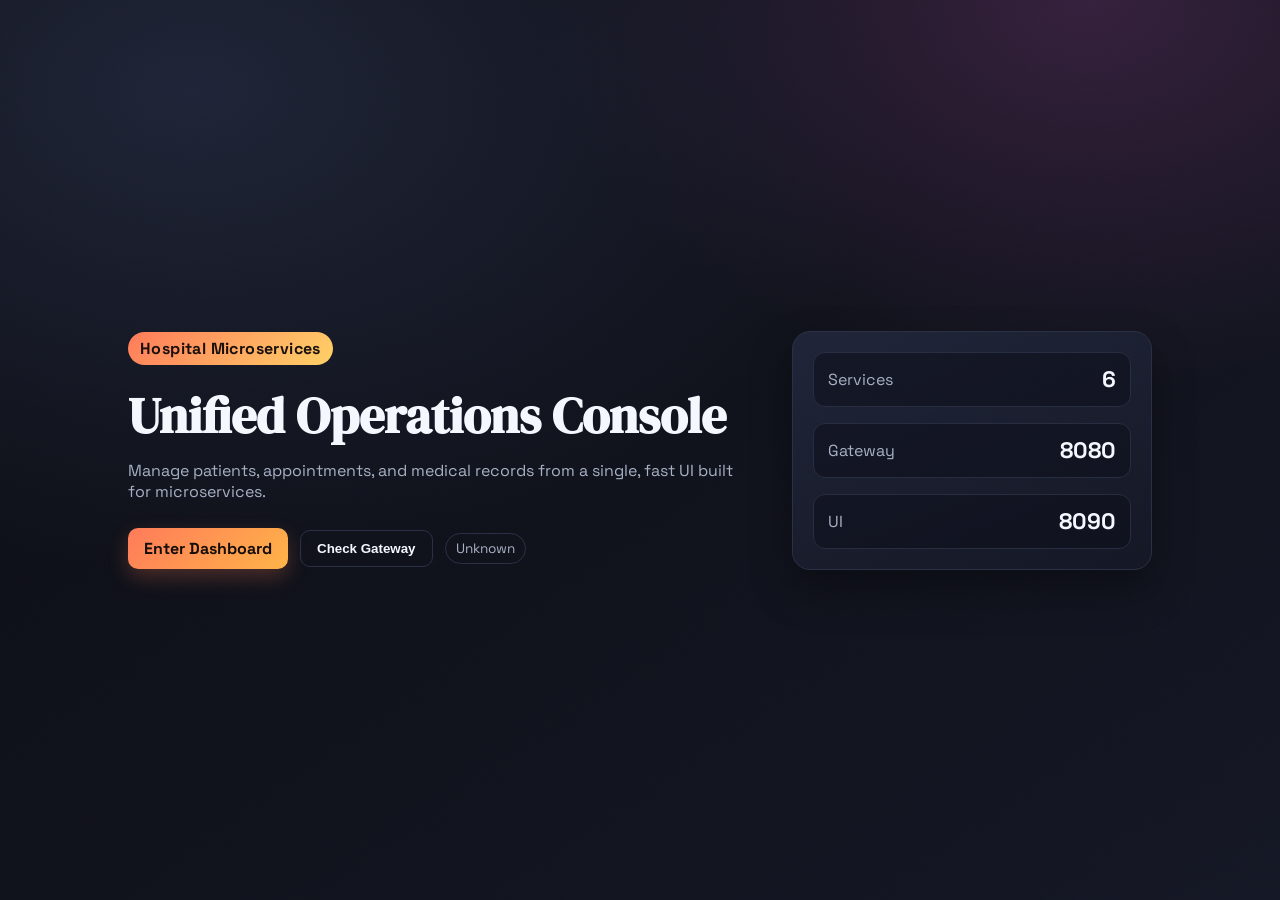
==== ui-portal/src/main/resources/static/index.html @ 3ca0a575 "Add UI dashboard and CRUD endpoints" ====
<!doctype html>
<html lang="en">
<head>
  <meta charset="utf-8" />
  <meta name="viewport" content="width=device-width, initial-scale=1" />
  <title>Hospital Microservices | Landing</title>
  <link rel="preconnect" href="https://fonts.googleapis.com" />
  <link rel="preconnect" href="https://fonts.gstatic.com" crossorigin />
  <link href="https://fonts.googleapis.com/css2?family=Space+Grotesk:wght@400;500;600;700&family=DM+Serif+Display&display=swap" rel="stylesheet" />
  <link rel="stylesheet" href="styles.css" />
</head>
<body>
  <div class="bg-noise"></div>

  <section class="landing">
    <div class="landing-content">
      <div class="badge">Hospital Microservices</div>
      <h1>Unified Operations Console</h1>
      <p>Manage patients, appointments, and medical records from a single, fast UI built for microservices.</p>
      <div class="landing-actions">
        <a class="btn-link" href="dashboard.html">Enter Dashboard</a>
        <button id="landingPing" class="ghost">Check Gateway</button>
        <span id="landingStatus" class="status">Unknown</span>
      </div>
    </div>
    <div class="landing-card">
      <div class="metric">
        <span class="label">Services</span>
        <span class="value">6</span>
      </div>
      <div class="metric">
        <span class="label">Gateway</span>
        <span class="value">8080</span>
      </div>
      <div class="metric">
        <span class="label">UI</span>
        <span class="value">8090</span>
      </div>
    </div>
  </section>

  <div id="toastHost" class="toast-host" aria-live="polite" aria-atomic="true"></div>

  <script src="landing.js"></script>
</body>
</html>
---- ui-portal/src/main/resources/static/styles.css ----
:root {
  --bg: #0b0d12;
  --bg-2: #141724;
  --card: #121521;
  --card-2: #181c2c;
  --accent: #ff7a59;
  --accent-2: #ffd166;
  --mint: #7bdff2;
  --text: #f5f7ff;
  --muted: #a7b0c4;
  --line: #2a2f45;
  --shadow: 0 20px 40px rgba(0,0,0,0.35);
}

* { box-sizing: border-box; }

body {
  margin: 0;
  font-family: "Space Grotesk", "Segoe UI", sans-serif;
  background: radial-gradient(1200px 800px at 15% 10%, #1f2437 0%, transparent 60%),
              radial-gradient(1000px 700px at 85% 0%, #35203c 0%, transparent 55%),
              linear-gradient(145deg, var(--bg), var(--bg-2));
  color: var(--text);
  min-height: 100vh;
}

.bg-noise {
  position: fixed;
  inset: 0;
  background-image: url("data:image/svg+xml,%3Csvg xmlns='http://www.w3.org/2000/svg' width='160' height='160' viewBox='0 0 160 160'%3E%3Cfilter id='n'%3E%3CfeTurbulence type='fractalNoise' baseFrequency='0.8' numOctaves='2' stitchTiles='stitch'/%3E%3C/filter%3E%3Crect width='160' height='160' filter='url(%23n)' opacity='0.08'/%3E%3C/svg%3E");
  pointer-events: none;
  mix-blend-mode: soft-light;
}

.hidden { display: none; }

.landing {
  min-height: 100vh;
  display: grid;
  grid-template-columns: minmax(0, 1fr) minmax(240px, 360px);
  gap: 32px;
  padding: 60px 10vw;
  align-items: center;
}

.landing-content h1 {
  font-family: "DM Serif Display", serif;
  font-size: clamp(2.4rem, 3.9vw, 3.8rem);
  margin: 16px 0 10px;
}

.landing-content p {
  margin: 0 0 26px;
  color: var(--muted);
  max-width: 620px;
}

.badge {
  display: inline-block;
  padding: 6px 12px;
  border-radius: 999px;
  background: linear-gradient(135deg, var(--accent), var(--accent-2));
  color: #1a0f0a;
  font-weight: 700;
  letter-spacing: 0.4px;
}

.btn-link {
  display: inline-flex;
  align-items: center;
  justify-content: center;
  text-decoration: none;
  border: none;
  background: linear-gradient(135deg, var(--accent), #ffb347);
  color: #140d08;
  font-weight: 700;
  padding: 10px 16px;
  border-radius: 10px;
  cursor: pointer;
  transition: transform 0.15s ease, box-shadow 0.15s ease;
  box-shadow: 0 8px 20px rgba(255, 122, 89, 0.25);
}

.btn-link:hover { transform: translateY(-1px); }

.landing-actions {
  display: flex;
  gap: 12px;
  align-items: center;
  flex-wrap: wrap;
}

.landing-card {
  background: linear-gradient(160deg, #1f2438, #141724);
  border: 1px solid var(--line);
  border-radius: 18px;
  padding: 20px;
  box-shadow: var(--shadow);
  display: grid;
  gap: 16px;
  align-content: start;
}

.metric {
  display: flex;
  justify-content: space-between;
  align-items: center;
  padding: 12px 14px;
  background: rgba(12, 14, 24, 0.55);
  border-radius: 12px;
  border: 1px solid #272c40;
}

.metric .label { color: var(--muted); }
.metric .value { font-size: 1.4rem; font-weight: 700; }

.app {
  min-height: 100vh;
  display: grid;
  grid-template-columns: 260px 1fr;
}

.sidebar {
  background: linear-gradient(180deg, #141826, #101421);
  border-right: 1px solid var(--line);
  padding: 24px 18px;
  display: grid;
  gap: 24px;
  align-content: start;
  position: sticky;
  top: 0;
  height: 100vh;
}

.sidebar-brand {
  font-weight: 700;
  font-size: 1.2rem;
}

.sidebar-nav {
  display: grid;
  gap: 10px;
}

.nav-link {
  text-decoration: none;
  color: var(--text);
  padding: 10px 12px;
  border-radius: 10px;
  border: 1px solid transparent;
  background: rgba(255,255,255,0.02);
}

.nav-link:hover,
.nav-link.active {
  border-color: var(--line);
  background: rgba(255, 122, 89, 0.12);
}

.sidebar-footer {
  display: grid;
  gap: 6px;
  font-size: 0.9rem;
}

.muted { color: var(--muted); }
.mono { font-family: "Consolas", "Courier New", monospace; }

.content {
  padding: 28px 6vw 40px;
  display: grid;
  gap: 22px;
}

.topbar {
  display: flex;
  justify-content: space-between;
  align-items: center;
  gap: 20px;
  flex-wrap: wrap;
}

.topbar h2 {
  margin: 0 0 6px;
  font-size: 1.8rem;
}

.topbar p {
  margin: 0;
  color: var(--muted);
}

.gateway {
  display: grid;
  grid-template-columns: auto 1fr auto auto;
  gap: 10px;
  align-items: center;
}

.service-check {
  display: grid;
  grid-template-columns: auto 1fr auto auto;
  gap: 10px;
  align-items: center;
}

.gateway input {
  background: #0f1220;
  border: 1px solid var(--line);
  color: var(--text);
  padding: 8px 10px;
  border-radius: 10px;
}

.service-check select {
  background: #0f1220;
  border: 1px solid var(--line);
  color: var(--text);
  padding: 8px 10px;
  border-radius: 10px;
}

.status {
  padding: 6px 10px;
  border-radius: 999px;
  border: 1px solid var(--line);
  font-size: 0.85rem;
  color: var(--muted);
}

.grid {
  display: grid;
  gap: 22px;
}

.panel.hidden-panel {
  display: none;
}

.panel {
  background: linear-gradient(180deg, var(--card), var(--card-2));
  border: 1px solid var(--line);
  border-radius: 18px;
  box-shadow: var(--shadow);
  overflow: hidden;
}

.panel-head {
  display: flex;
  justify-content: space-between;
  align-items: center;
  padding: 16px 20px;
  border-bottom: 1px solid var(--line);
}

.panel-head h2 { margin: 0; font-size: 1.3rem; }

.panel-body {
  padding: 18px 20px 24px;
  display: grid;
  gap: 18px;
}

.form {
  display: grid;
  grid-template-columns: repeat(auto-fit, minmax(180px, 1fr));
  gap: 14px;
  align-items: end;
}

.field label {
  display: block;
  font-size: 0.9rem;
  color: var(--muted);
  margin-bottom: 6px;
}

.field input,
.field select {
  width: 100%;
  background: #0f1220;
  border: 1px solid var(--line);
  color: var(--text);
  padding: 10px 12px;
  border-radius: 10px;
}

.actions {
  display: flex;
  gap: 10px;
}

button {
  border: none;
  background: linear-gradient(135deg, var(--accent), #ffb347);
  color: #140d08;
  font-weight: 700;
  padding: 10px 16px;
  border-radius: 10px;
  cursor: pointer;
  transition: transform 0.15s ease, box-shadow 0.15s ease;
  box-shadow: 0 8px 20px rgba(255, 122, 89, 0.25);
}

button:hover { transform: translateY(-1px); }

button.ghost {
  background: transparent;
  color: var(--text);
  border: 1px solid var(--line);
  box-shadow: none;
}

.table-wrap {
  overflow-x: auto;
  border: 1px solid var(--line);
  border-radius: 14px;
}

table {
  width: 100%;
  border-collapse: collapse;
  min-width: 620px;
}

th, td {
  text-align: left;
  padding: 12px 12px;
  border-bottom: 1px solid var(--line);
}

th { color: var(--muted); font-weight: 600; }

.inline-filter {
  display: flex;
  gap: 10px;
  align-items: center;
}

.inline-filter input {
  background: #0f1220;
  border: 1px solid var(--line);
  color: var(--text);
  padding: 8px 10px;
  border-radius: 10px;
}

.footer {
  padding: 16px 0 26px;
  display: flex;
  justify-content: space-between;
  color: var(--muted);
  border-top: 1px solid var(--line);
}

.toast-host {
  position: fixed;
  top: 20px;
  left: 50%;
  transform: translateX(-50%);
  display: grid;
  gap: 14px;
  z-index: 999;
  width: min(520px, 90vw);
}

.toast {
  width: 100%;
  min-width: 320px;
  padding: 16px 18px;
  border-radius: 16px;
  background: #151a2b;
  border: 1px solid #2a2f45;
  box-shadow: var(--shadow);
  color: var(--text);
  display: grid;
  gap: 6px;
  animation: toast-in 0.2s ease-out;
}

.toast.ok { border-color: rgba(123, 223, 242, 0.5); }
.toast.err { border-color: rgba(255, 122, 89, 0.6); }

.toast-title {
  font-weight: 700;
  font-size: 1.05rem;
}

.toast-msg {
  color: var(--muted);
  font-size: 0.98rem;
}

@keyframes toast-in {
  from { transform: translateY(10px); opacity: 0; }
  to { transform: translateY(0); opacity: 1; }
}

@media (max-width: 900px) {
  .landing {
    grid-template-columns: 1fr;
  }

  .app {
    grid-template-columns: 1fr;
  }

  .sidebar {
    position: relative;
    height: auto;
  }

  .gateway {
    grid-template-columns: 1fr;
  }

  .service-check {
    grid-template-columns: 1fr;
  }

  .footer {
    flex-direction: column;
    gap: 6px;
  }
}
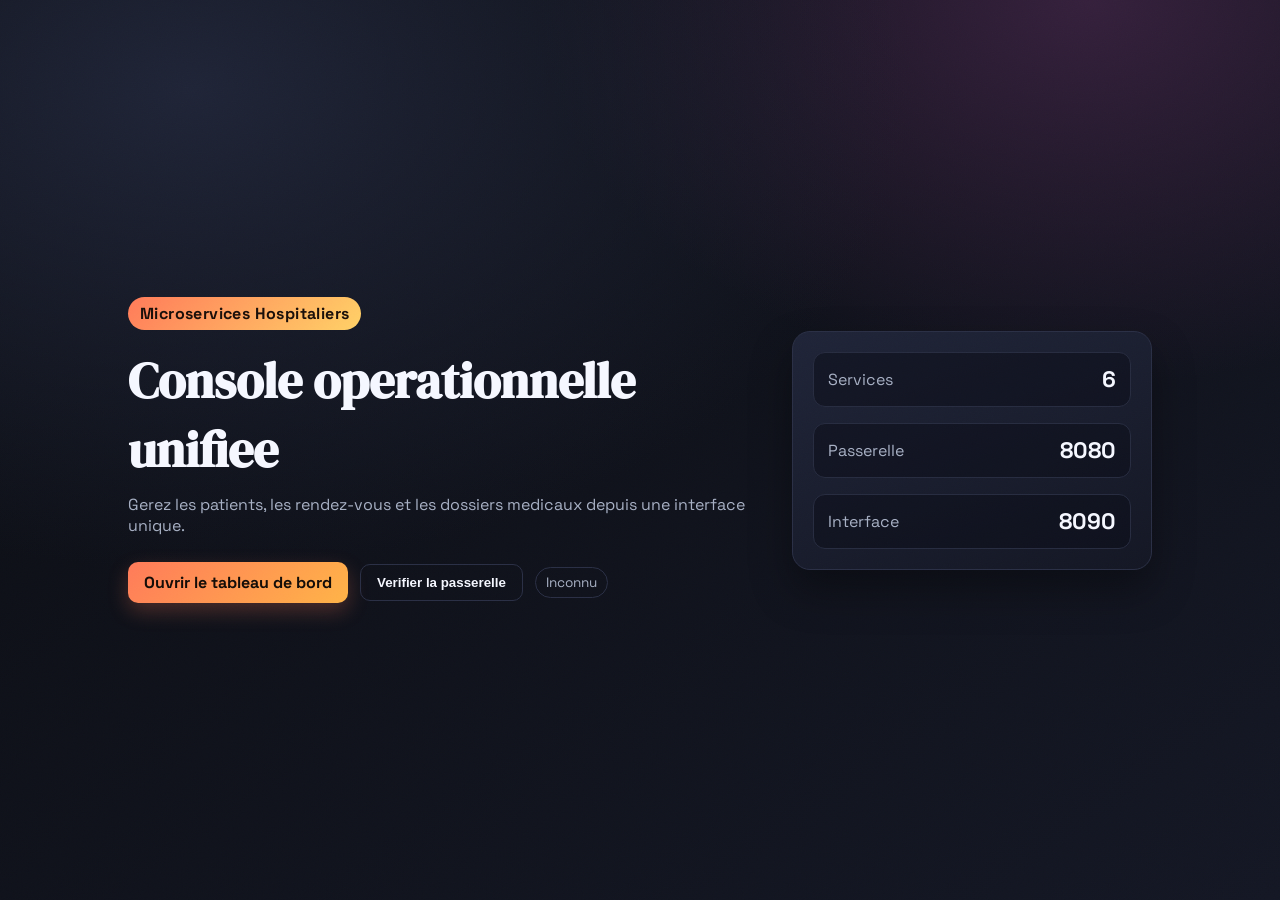
==== commit 6dbe06ed: "Localize UI to French and add analytics dashboard" ====
--- a/ui-portal/src/main/resources/static/index.html
+++ b/ui-portal/src/main/resources/static/index.html
@@ -1,46 +1,49 @@
-<!doctype html>
-<html lang="en">
-<head>
-  <meta charset="utf-8" />
-  <meta name="viewport" content="width=device-width, initial-scale=1" />
-  <title>Hospital Microservices | Landing</title>
-  <link rel="preconnect" href="https://fonts.googleapis.com" />
-  <link rel="preconnect" href="https://fonts.gstatic.com" crossorigin />
-  <link href="https://fonts.googleapis.com/css2?family=Space+Grotesk:wght@400;500;600;700&family=DM+Serif+Display&display=swap" rel="stylesheet" />
-  <link rel="stylesheet" href="styles.css" />
-</head>
-<body>
-  <div class="bg-noise"></div>
-
-  <section class="landing">
-    <div class="landing-content">
-      <div class="badge">Hospital Microservices</div>
-      <h1>Unified Operations Console</h1>
-      <p>Manage patients, appointments, and medical records from a single, fast UI built for microservices.</p>
-      <div class="landing-actions">
-        <a class="btn-link" href="dashboard.html">Enter Dashboard</a>
-        <button id="landingPing" class="ghost">Check Gateway</button>
-        <span id="landingStatus" class="status">Unknown</span>
-      </div>
-    </div>
-    <div class="landing-card">
-      <div class="metric">
-        <span class="label">Services</span>
-        <span class="value">6</span>
-      </div>
-      <div class="metric">
-        <span class="label">Gateway</span>
-        <span class="value">8080</span>
-      </div>
-      <div class="metric">
-        <span class="label">UI</span>
-        <span class="value">8090</span>
-      </div>
-    </div>
-  </section>
-
-  <div id="toastHost" class="toast-host" aria-live="polite" aria-atomic="true"></div>
-
-  <script src="landing.js"></script>
-</body>
-</html>
+<!doctype html>
+<html lang="fr">
+<head>
+  <meta charset="utf-8" />
+  <meta name="viewport" content="width=device-width, initial-scale=1" />
+  <meta http-equiv="Cache-Control" content="no-cache, no-store, must-revalidate" />
+  <meta http-equiv="Pragma" content="no-cache" />
+  <meta http-equiv="Expires" content="0" />
+  <title>Microservices Hospitaliers | Accueil</title>
+  <link rel="preconnect" href="https://fonts.googleapis.com" />
+  <link rel="preconnect" href="https://fonts.gstatic.com" crossorigin />
+  <link href="https://fonts.googleapis.com/css2?family=Space+Grotesk:wght@400;500;600;700&family=DM+Serif+Display&display=swap" rel="stylesheet" />
+  <link rel="stylesheet" href="styles.css?v=20260221-1" />
+</head>
+<body>
+  <div class="bg-noise"></div>
+
+  <section class="landing">
+    <div class="landing-content">
+      <div class="badge">Microservices Hospitaliers</div>
+      <h1>Console operationnelle unifiee</h1>
+      <p>Gerez les patients, les rendez-vous et les dossiers medicaux depuis une interface unique.</p>
+      <div class="landing-actions">
+        <a class="btn-link" href="dashboard.html">Ouvrir le tableau de bord</a>
+        <button id="landingPing" class="ghost">Verifier la passerelle</button>
+        <span id="landingStatus" class="status">Inconnu</span>
+      </div>
+    </div>
+    <div class="landing-card">
+      <div class="metric">
+        <span class="label">Services</span>
+        <span class="value">6</span>
+      </div>
+      <div class="metric">
+        <span class="label">Passerelle</span>
+        <span class="value">8080</span>
+      </div>
+      <div class="metric">
+        <span class="label">Interface</span>
+        <span class="value">8090</span>
+      </div>
+    </div>
+  </section>
+
+  <div id="toastHost" class="toast-host" aria-live="polite" aria-atomic="true"></div>
+
+  <script src="landing.js?v=20260221-1"></script>
+</body>
+</html>
--- a/ui-portal/src/main/resources/static/styles.css
+++ b/ui-portal/src/main/resources/static/styles.css
@@ -423,3 +423,69 @@
     gap: 6px;
   }
 }
+.kpi-grid {
+  display: grid;
+  grid-template-columns: repeat(auto-fit, minmax(180px, 1fr));
+  gap: 12px;
+}
+
+.kpi-card {
+  background: rgba(12, 15, 24, 0.6);
+  border: 1px solid var(--line);
+  border-radius: 12px;
+  padding: 14px;
+  display: grid;
+  gap: 8px;
+}
+
+.kpi-label {
+  color: var(--muted);
+  font-size: 0.88rem;
+}
+
+.kpi-card strong {
+  font-size: 1.7rem;
+  line-height: 1;
+}
+
+.status-distribution h3 {
+  margin: 0 0 10px;
+  font-size: 1.05rem;
+}
+
+.status-bars {
+  display: grid;
+  gap: 10px;
+}
+
+.status-bar-row {
+  display: grid;
+  grid-template-columns: 140px 1fr 90px;
+  gap: 10px;
+  align-items: center;
+}
+
+.status-name,
+.status-value {
+  font-size: 0.92rem;
+  color: var(--muted);
+}
+
+.status-bar-track {
+  height: 10px;
+  background: #0f1220;
+  border: 1px solid var(--line);
+  border-radius: 999px;
+  overflow: hidden;
+}
+
+.status-bar-fill {
+  height: 100%;
+  background: linear-gradient(135deg, var(--accent), var(--accent-2));
+}
+
+@media (max-width: 900px) {
+  .status-bar-row {
+    grid-template-columns: 1fr;
+  }
+}
